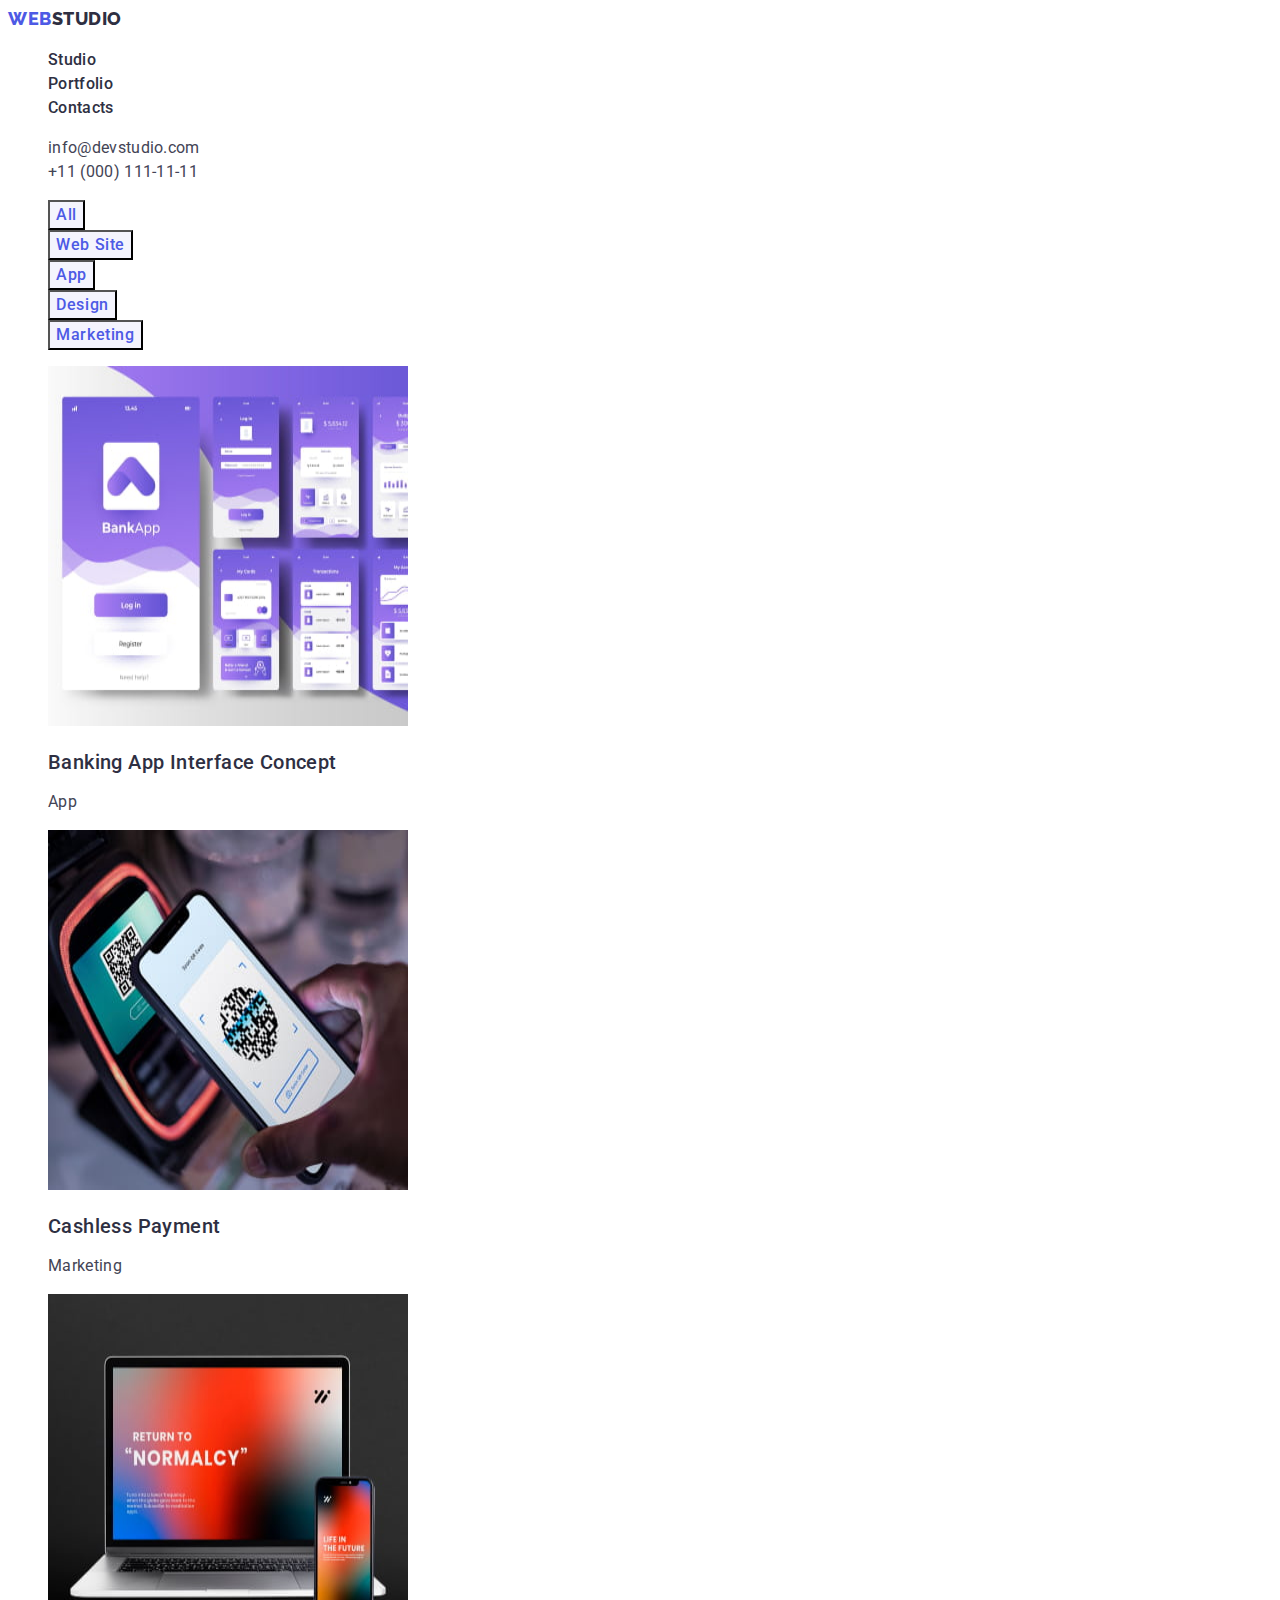
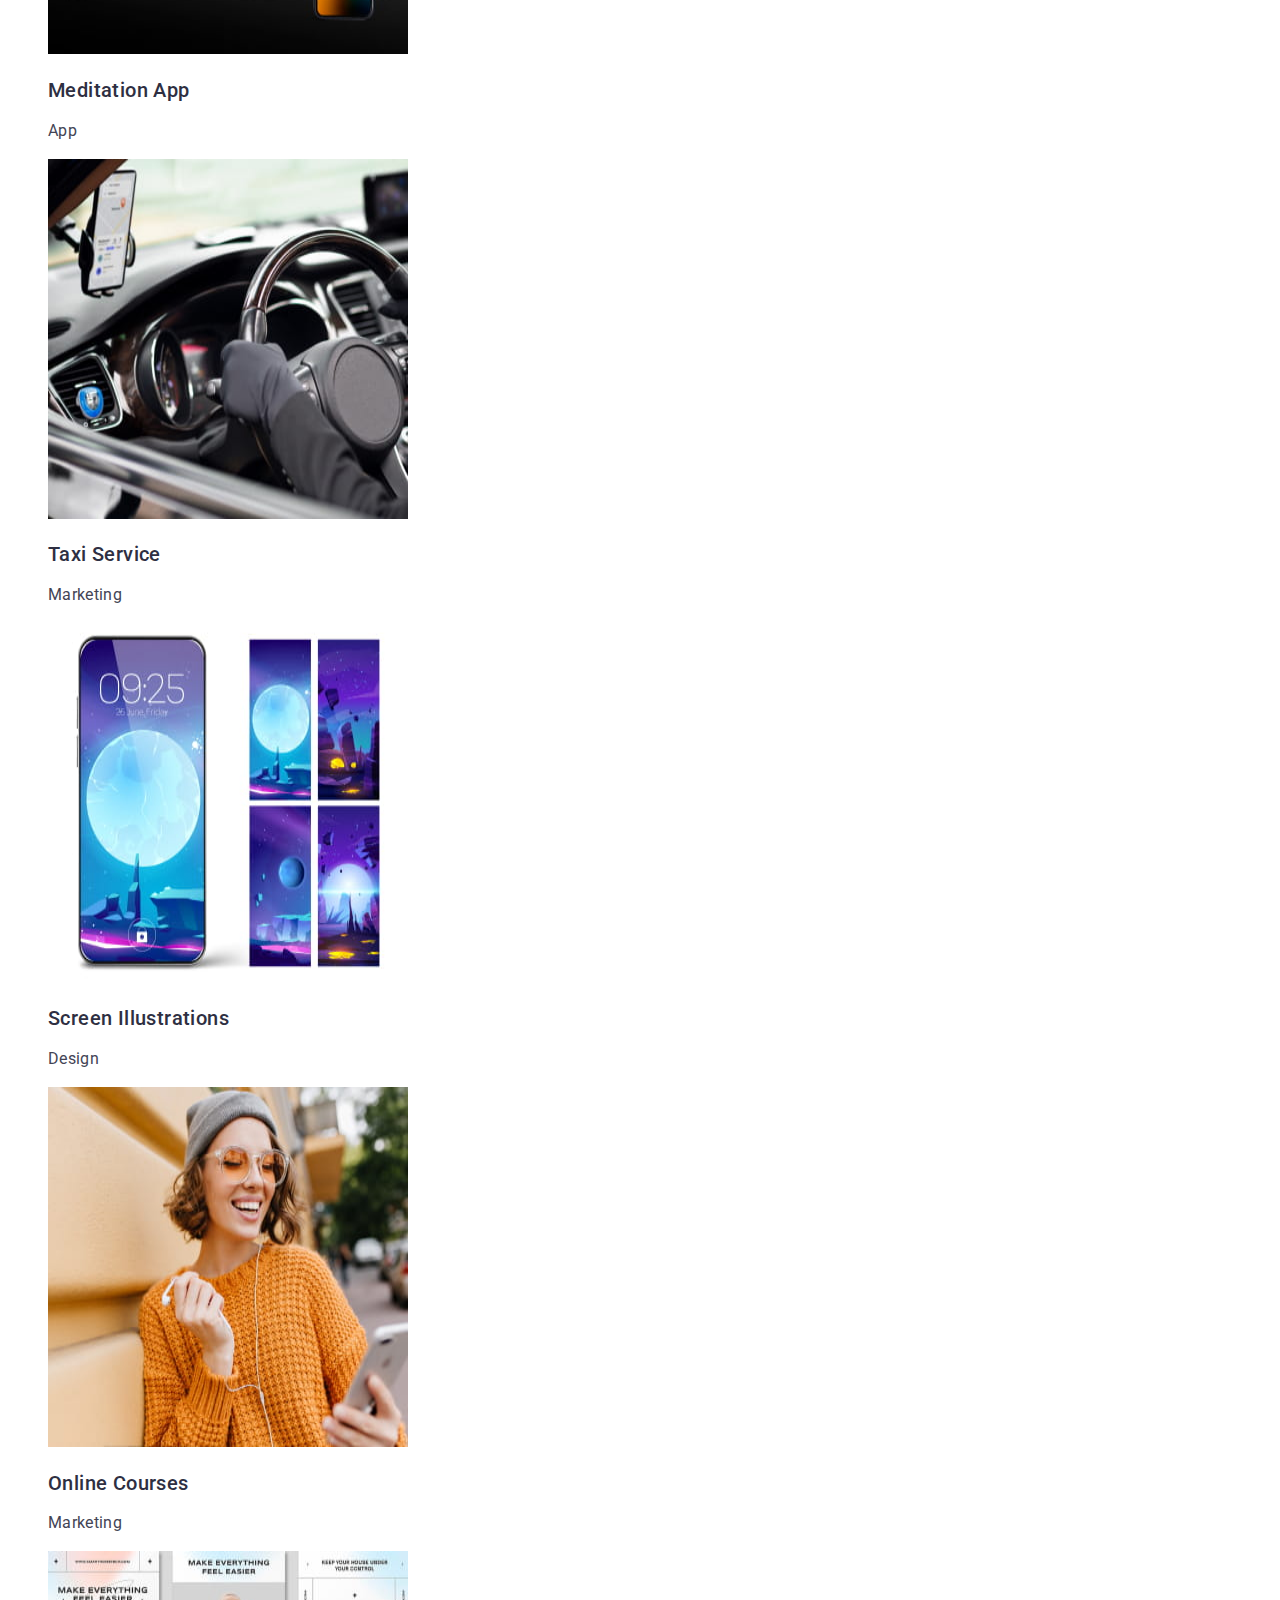
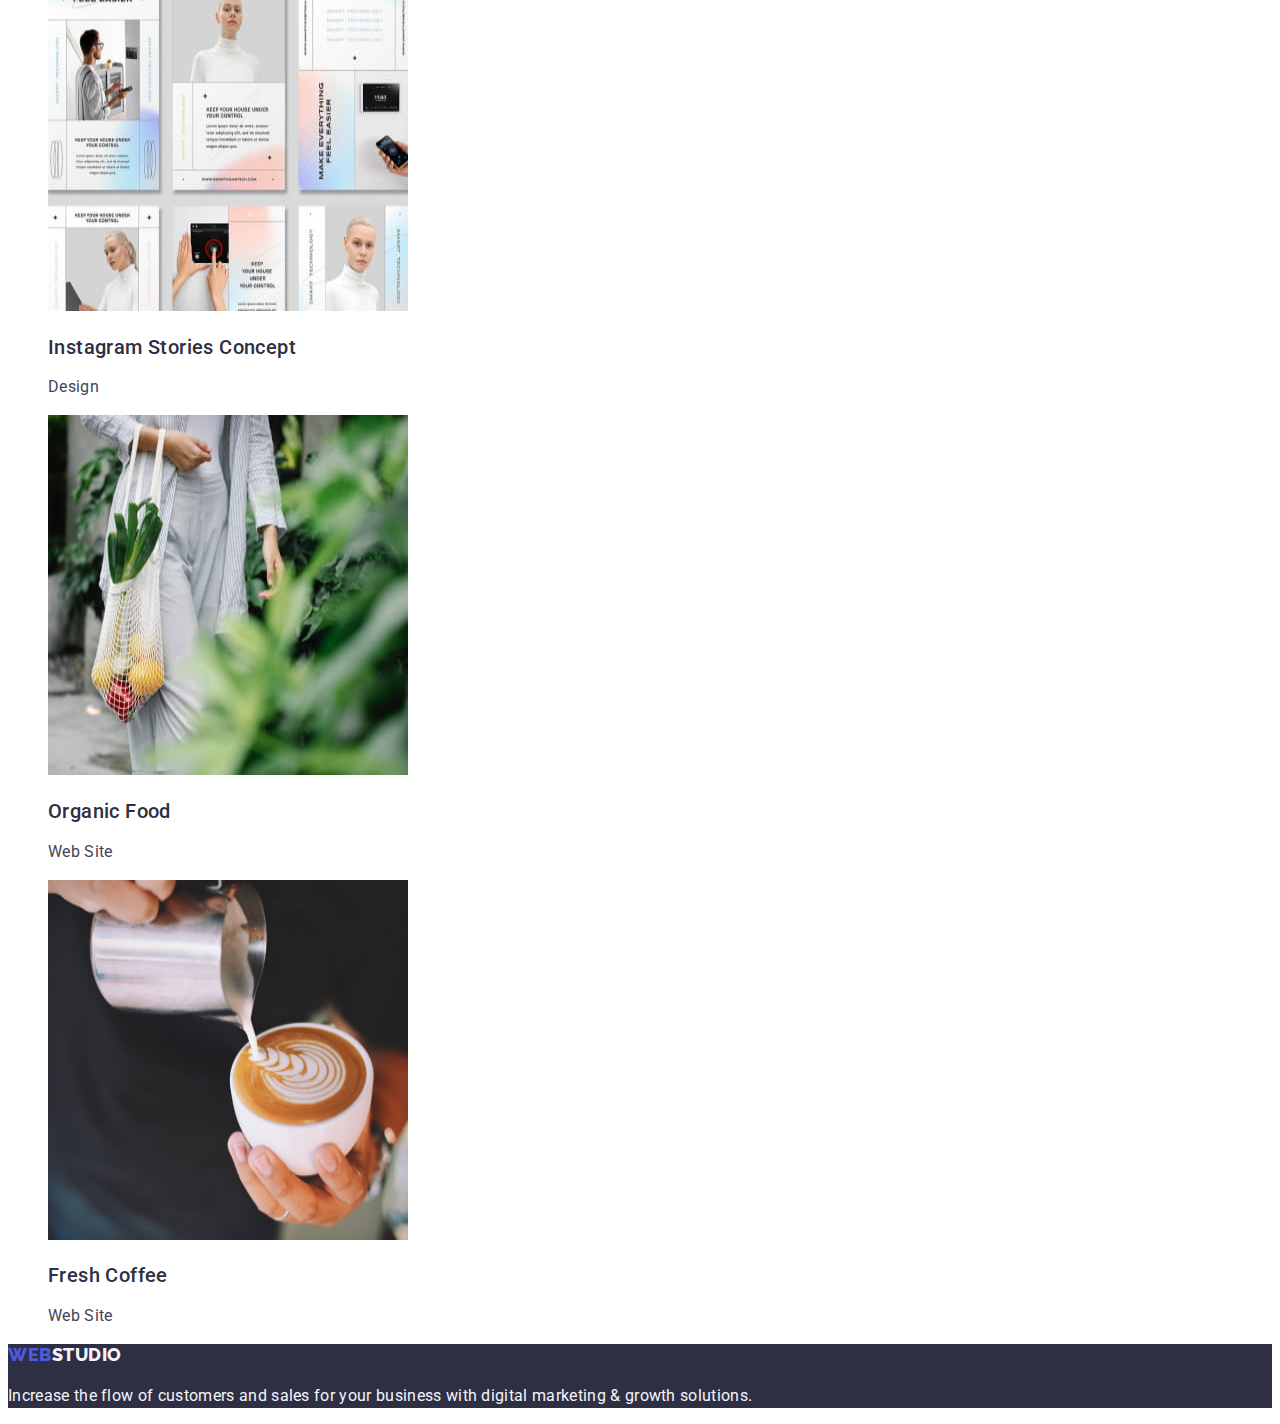
==== portfolio.html @ c5c2bab5 "Initial commit" ====
<!DOCTYPE html>
<html lang="en">
  <head>
    <meta charset="UTF-8" />
    <meta http-equiv="X-UA-Compatible" content="IE=edge" />
    <meta name="viewport" content="width=device-width, initial-scale=1.0" />
    <link rel="preconnect" href="https://fonts.googleapis.com" />
    <link rel="preconnect" href="https://fonts.gstatic.com" crossorigin />
    <link
      href="https://fonts.googleapis.com/css2?family=Raleway:wght@800&family=Roboto:wght@400;500;700;900&display=swap"
      rel="stylesheet"
    />
    <link rel="stylesheet" href="./css/styles.css" />
    <title>Portfolio</title>
  </head>
  <body>
    <header>
      <nav>
        <a href="./index.html" class="logotype link"
          >Web<span class="header-logo">Studio</span></a
        >
        <ul class="list">
          <li><a href="./index.html" class="nav-item link">Studio</a></li>
          <li>
            <a href="./portfolio.html" class="nav-item link">Portfolio</a>
          </li>
          <li><a href="" class="nav-item link">Contacts</a></li>
        </ul>
      </nav>
      <address class="address-list">
        <ul class="list">
          <li>
            <a class="address-item link" href="mailto:info@devstudio.com"
              >info@devstudio.com</a
            >
          </li>
          <li>
            <a class="address-item link" href="tel:+110001111111"
              >+11 (000) 111-11-11</a
            >
          </li>
        </ul>
      </address>
    </header>
    <main>
      <section>
        <h1 class="hidden" hidden>Portfolio</h1>
        <ul class="list">
          <li><button class="button filter" type="button">All</button></li>
          <li><button class="button filter" type="button">Web Site</button></li>
          <li><button class="button filter" type="button">App</button></li>
          <li><button class="button filter" type="button">Design</button></li>
          <li>
            <button class="button filter" type="button">Marketing</button>
          </li>
        </ul>
        <ul class="list">
          <li>
            <a href="" class="link">
              <img
                src="./images/portfolio/banking-app.jpg"
                alt="App interface in violet colours"
                width="360"
                height="360"
              />
              <h2 class="heading-third">Banking App Interface Concept</h2>
              <p class="p-text">App</p></a
            >
          </li>
          <li>
            <a href="" class="link">
              <img
                src="./images/portfolio/cashless-payment.jpg"
                alt="Telephone with cashless terminal"
                width="360"
                height="360"
              />
              <h2 class="heading-third">Cashless Payment</h2>
              <p class="p-text">Marketing</p></a
            >
          </li>
          <li>
            <a href="" class="link">
              <img
                src="./images/portfolio/meditation-app.jpg"
                alt="Laptop and phote screen with app"
                width="360"
                height="360"
              />
              <h2 class="heading-third">Meditation App</h2>
              <p class="p-text">App</p></a
            >
          </li>
          <li>
            <a href="" class="link">
              <img
                src="./images/portfolio/taxi-service.jpg"
                alt="Hand of driver in the car"
                width="360"
                height="360"
              />
              <h2 class="heading-third">Taxi Service</h2>
              <p class="p-text">Marketing</p></a
            >
          </li>
          <li>
            <a href="" class="link">
              <img
                src="./images/portfolio/screen-illustrations.jpg"
                alt="Vector illustrations on the telephone screen"
                width="360"
                height="360"
              />
              <h2 class="heading-third">Screen Illustrations</h2>
              <p class="p-text">Design</p></a
            >
          </li>
          <li>
            <a href="" class="link">
              <img
                src="./images/portfolio/online-courses.jpg"
                alt="Girl with telephone and earphones"
                width="360"
                height="360"
              />
              <h2 class="heading-third">Online Courses</h2>
              <p class="p-text">Marketing</p></a
            >
          </li>
          <li>
            <a href="" class="link">
              <img
                src="./images/portfolio/instagram-stories-concept.jpg"
                alt="Variants of instagram stories"
                width="360"
                height="360"
              />
              <h2 class="heading-third">Instagram Stories Concept</h2>
              <p class="p-text">Design</p></a
            >
          </li>
          <li>
            <a href="" class="link">
              <img
                src="./images/portfolio/organic-food.jpg"
                alt="Girl with basket of fruits"
                width="360"
                height="360"
              />
              <h2 class="heading-third">Organic Food</h2>
              <p class="p-text">Web Site</p></a
            >
          </li>
          <li>
            <a href="" class="link">
              <img
                src="./images/portfolio/fresh-coffee.jpg"
                alt="Barista make a coffee"
                width="360"
                height="360"
              />
              <h2 class="heading-third">Fresh Coffee</h2>
              <p class="p-text">Web Site</p></a
            >
          </li>
        </ul>
      </section>
    </main>
    <footer class="footer">
      <a class="logotype link" href="./index.html"
        >Web<span class="footer-logo">Studio</span></a
      >
      <p class="footer-text">
        Increase the flow of customers and sales for your business with digital
        marketing & growth solutions.
      </p>
    </footer>
  </body>
</html>
---- css/styles.css ----
:root {
  --primary-brand: #4d5ae5;
  --pressed-state: #404bbf;
  --dark-grey: #2e2f42;
  --text: #434455;
  --cloud: #f4f4fd;
}

body {
  background-color: #ffffff;
  color: var(--text);
  font-family: "Roboto", sans-serif;
  font-style: normal;
  font-weight: 400;
  font-size: 16px;
  line-height: 24px;
  letter-spacing: 0.02em;
}

.logotype {
  font-family: "Raleway", sans-serif;
  font-style: normal;
  font-weight: 800;
  font-size: 18px;
  line-height: 1.17;
  letter-spacing: 0.03em;
  color: var(--primary-brand);
  text-transform: uppercase;
}

.header-logo {
  color: var(--dark-grey);
}

.footer-logo,
.footer-text {
  color: var(--cloud);
}

.nav-item {
  font-weight: 500;
  font-size: 16px;
  line-height: 1.5;
  color: var(--dark-grey);
}

.address-list,
.address-item {
  font-style: normal;
  font-weight: 400;
  font-size: 16px;
  color: var(--text);
}

.nav-item:focus,
.nav-item:hover,
.address-item:focus,
.address-item:hover {
  color: var(--pressed-state);
}

.link {
  text-decoration: none;
}

.list {
  list-style: none;
}

.heading-main {
  color: #fff;
  font-weight: 700;
  font-size: 56px;
  line-height: 1.07;
  text-align: center;
  letter-spacing: 0.02em;
}

.heading-second {
  color: var(--dark-grey);
  font-weight: 700;
  font-size: 36px;
  line-height: 40px;
  line-height: 1.11;
  text-align: center;
  letter-spacing: 0.02em;
  text-transform: capitalize;
}

.heading-third {
  color: var(--dark-grey);
  font-weight: 500;
  font-size: 20px;
  line-height: 1.2;
  letter-spacing: 0.02em;
}

.p-text {
  font-size: 16px;
  color: var(--text);
}

.button {
  font-family: "Roboto", sans-serif;
  font-weight: 500;
  font-size: 16px;
  line-height: 1.5;
  letter-spacing: 0.04em;
  cursor: pointer;
}

.order {
  color: #fff;
  background-color: var(--primary-brand);
}

.order:focus,
.order:hover {
  background-color: var(--pressed-state);
}

.filter {
  color: var(--primary-brand);
  background-color: var(--cloud);
}

.filter:focus,
.filter:hover {
  color: #fff;
  background-color: var(--pressed-state);
}

.footer {
  background-color: var(--dark-grey);
}

.hero-section {
  background-color: var(--dark-grey);
}

.advant-section {
}

.team-section {
  background-color: var(--cloud);
}

.team-card {
  background-color: #ffffff;
}
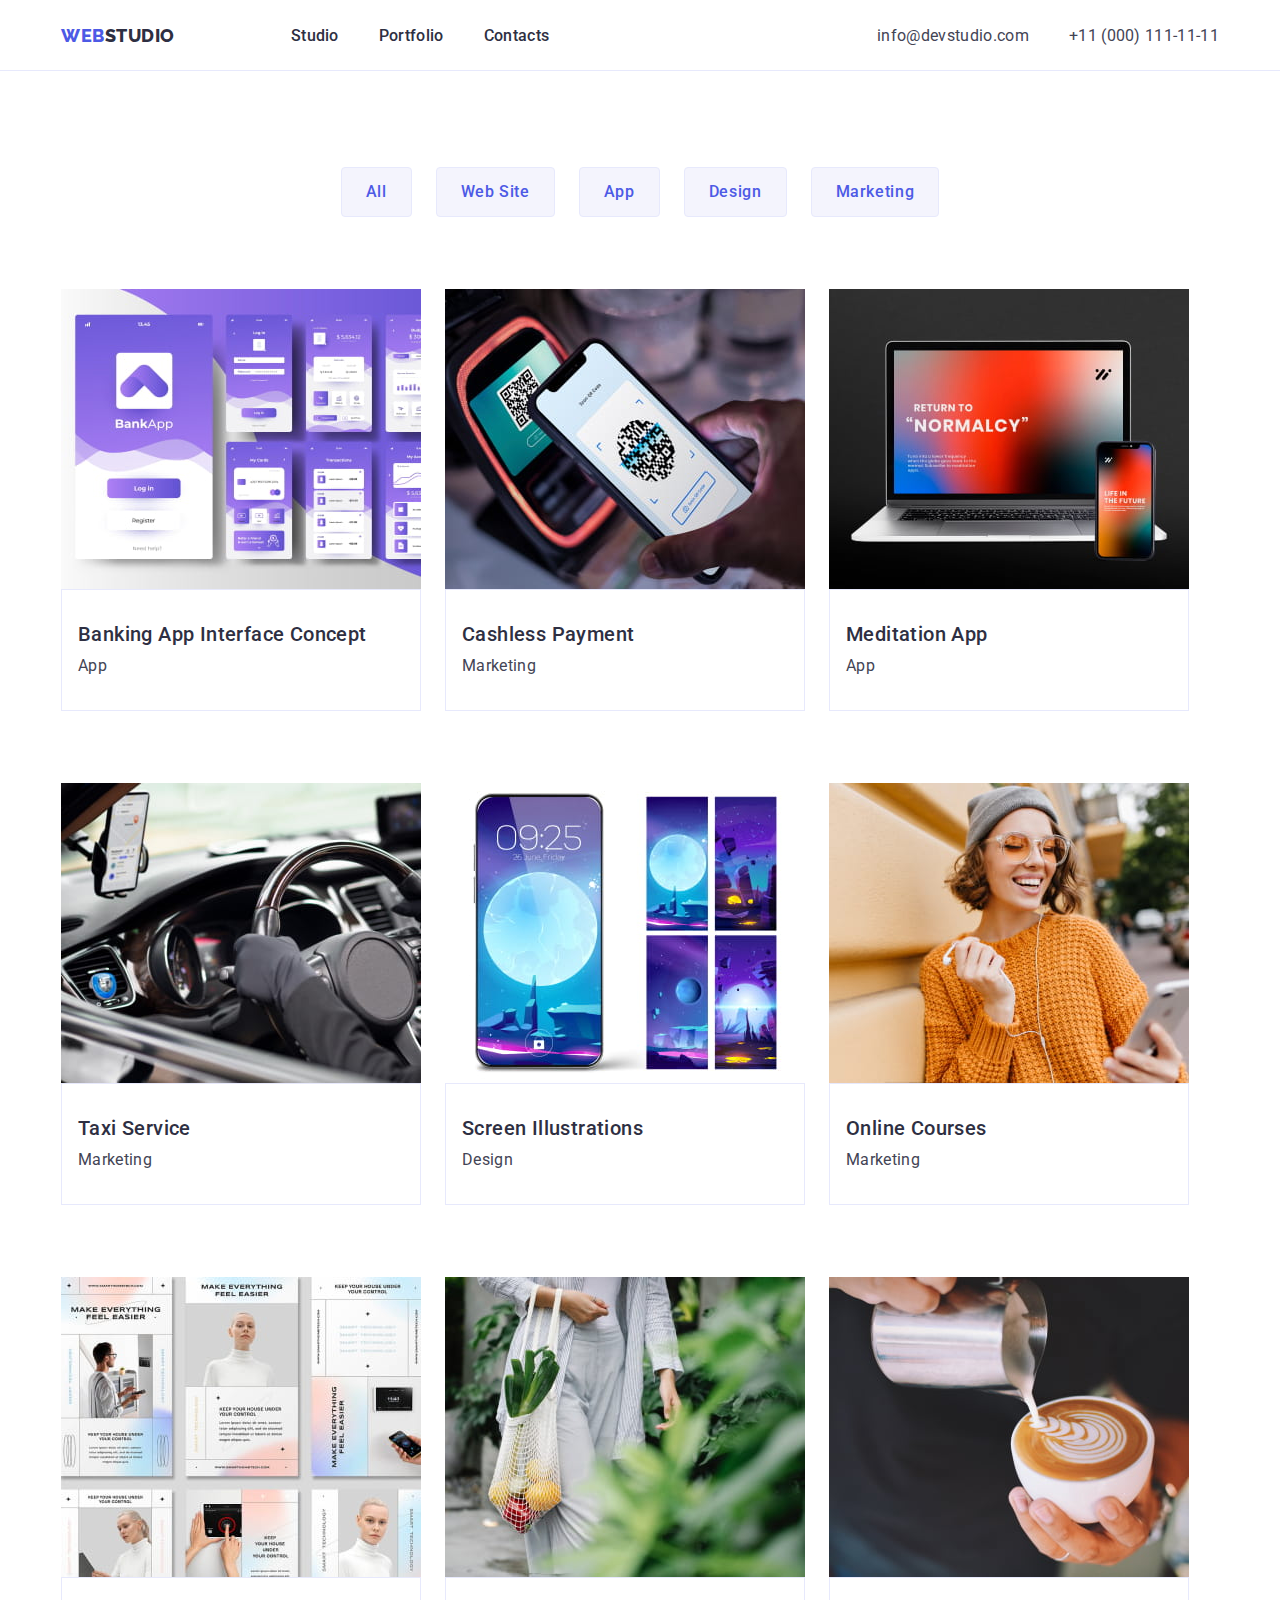
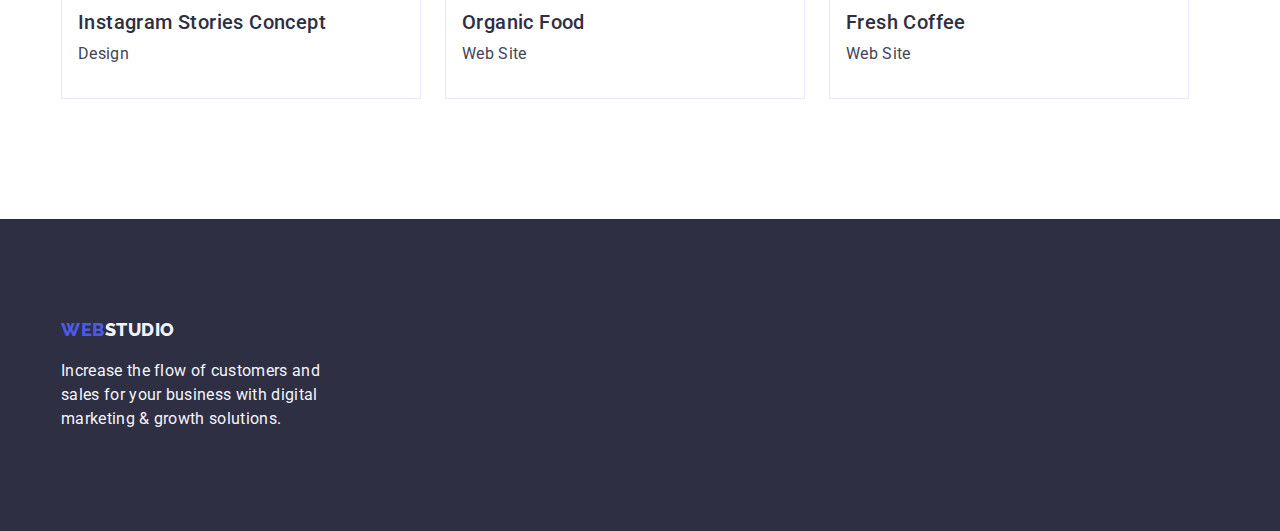
==== commit cbc42812: "hw-03" ====
--- a/portfolio.html
+++ b/portfolio.html
@@ -10,170 +10,203 @@
       href="https://fonts.googleapis.com/css2?family=Raleway:wght@800&family=Roboto:wght@400;500;700;900&display=swap"
       rel="stylesheet"
     />
+    <link
+      rel="stylesheet"
+      href="https://cdnjs.cloudflare.com/ajax/libs/modern-normalize/1.1.0/modern-normalize.css"
+      integrity="sha512-Y0MM+V6ymRKN2zStTqzQ227DWhhp4Mzdo6gnlRnuaNCbc+YN/ZH0sBCLTM4M0oSy9c9VKiCvd4Jk44aCLrNS5Q=="
+      crossorigin="anonymous"
+      referrerpolicy="no-referrer"
+    />
     <link rel="stylesheet" href="./css/styles.css" />
     <title>Portfolio</title>
   </head>
   <body>
-    <header>
-      <nav>
-        <a href="./index.html" class="logotype link"
-          >Web<span class="header-logo">Studio</span></a
-        >
-        <ul class="list">
-          <li><a href="./index.html" class="nav-item link">Studio</a></li>
-          <li>
-            <a href="./portfolio.html" class="nav-item link">Portfolio</a>
-          </li>
-          <li><a href="" class="nav-item link">Contacts</a></li>
-        </ul>
-      </nav>
-      <address class="address-list">
-        <ul class="list">
-          <li>
-            <a class="address-item link" href="mailto:info@devstudio.com"
-              >info@devstudio.com</a
-            >
-          </li>
-          <li>
-            <a class="address-item link" href="tel:+110001111111"
-              >+11 (000) 111-11-11</a
-            >
-          </li>
-        </ul>
-      </address>
+    <header class="header">
+      <div class="container header-container">
+        <nav class="nav-container">
+          <a href="./index.html" class="logotype link"
+            >Web<span class="header-logo">Studio</span></a
+          >
+          <ul class="list nav-container">
+            <li><a href="./index.html" class="nav-item link">Studio</a></li>
+            <li>
+              <a href="./portfolio.html" class="nav-item link">Portfolio</a>
+            </li>
+            <li><a href="" class="nav-item link">Contacts</a></li>
+          </ul>
+        </nav>
+        <address>
+          <ul class="list nav-container">
+            <li>
+              <a class="address-item link" href="mailto:info@devstudio.com"
+                >info@devstudio.com</a
+              >
+            </li>
+            <li>
+              <a class="address-item link" href="tel:+110001111111"
+                >+11 (000) 111-11-11</a
+              >
+            </li>
+          </ul>
+        </address>
+      </div>
     </header>
     <main>
       <section>
-        <h1 class="hidden" hidden>Portfolio</h1>
-        <ul class="list">
-          <li><button class="button filter" type="button">All</button></li>
-          <li><button class="button filter" type="button">Web Site</button></li>
-          <li><button class="button filter" type="button">App</button></li>
-          <li><button class="button filter" type="button">Design</button></li>
-          <li>
-            <button class="button filter" type="button">Marketing</button>
-          </li>
-        </ul>
-        <ul class="list">
-          <li>
-            <a href="" class="link">
-              <img
-                src="./images/portfolio/banking-app.jpg"
-                alt="App interface in violet colours"
-                width="360"
-                height="360"
-              />
-              <h2 class="heading-third">Banking App Interface Concept</h2>
-              <p class="p-text">App</p></a
-            >
-          </li>
-          <li>
-            <a href="" class="link">
-              <img
-                src="./images/portfolio/cashless-payment.jpg"
-                alt="Telephone with cashless terminal"
-                width="360"
-                height="360"
-              />
-              <h2 class="heading-third">Cashless Payment</h2>
-              <p class="p-text">Marketing</p></a
-            >
-          </li>
-          <li>
-            <a href="" class="link">
-              <img
-                src="./images/portfolio/meditation-app.jpg"
-                alt="Laptop and phote screen with app"
-                width="360"
-                height="360"
-              />
-              <h2 class="heading-third">Meditation App</h2>
-              <p class="p-text">App</p></a
-            >
-          </li>
-          <li>
-            <a href="" class="link">
-              <img
-                src="./images/portfolio/taxi-service.jpg"
-                alt="Hand of driver in the car"
-                width="360"
-                height="360"
-              />
-              <h2 class="heading-third">Taxi Service</h2>
-              <p class="p-text">Marketing</p></a
-            >
-          </li>
-          <li>
-            <a href="" class="link">
-              <img
-                src="./images/portfolio/screen-illustrations.jpg"
-                alt="Vector illustrations on the telephone screen"
-                width="360"
-                height="360"
-              />
-              <h2 class="heading-third">Screen Illustrations</h2>
-              <p class="p-text">Design</p></a
-            >
-          </li>
-          <li>
-            <a href="" class="link">
-              <img
-                src="./images/portfolio/online-courses.jpg"
-                alt="Girl with telephone and earphones"
-                width="360"
-                height="360"
-              />
-              <h2 class="heading-third">Online Courses</h2>
-              <p class="p-text">Marketing</p></a
-            >
-          </li>
-          <li>
-            <a href="" class="link">
-              <img
-                src="./images/portfolio/instagram-stories-concept.jpg"
-                alt="Variants of instagram stories"
-                width="360"
-                height="360"
-              />
-              <h2 class="heading-third">Instagram Stories Concept</h2>
-              <p class="p-text">Design</p></a
-            >
-          </li>
-          <li>
-            <a href="" class="link">
-              <img
-                src="./images/portfolio/organic-food.jpg"
-                alt="Girl with basket of fruits"
-                width="360"
-                height="360"
-              />
-              <h2 class="heading-third">Organic Food</h2>
-              <p class="p-text">Web Site</p></a
-            >
-          </li>
-          <li>
-            <a href="" class="link">
-              <img
-                src="./images/portfolio/fresh-coffee.jpg"
-                alt="Barista make a coffee"
-                width="360"
-                height="360"
-              />
-              <h2 class="heading-third">Fresh Coffee</h2>
-              <p class="p-text">Web Site</p></a
-            >
-          </li>
-        </ul>
+        <div class="container">
+          <h1 class="hidden" hidden>Portfolio</h1>
+          <ul class="list filter-list">
+            <li><button class="button filter" type="button">All</button></li>
+            <li>
+              <button class="button filter" type="button">Web Site</button>
+            </li>
+            <li><button class="button filter" type="button">App</button></li>
+            <li><button class="button filter" type="button">Design</button></li>
+            <li>
+              <button class="button filter" type="button">Marketing</button>
+            </li>
+          </ul>
+          <ul class="list works-list">
+            <li class="works-list-item">
+              <a href="" class="link">
+                <img
+                  src="./images/portfolio/banking-app.jpg"
+                  alt="App interface in violet colours"
+                  width="360"
+                  height="300"
+                />
+                <div class="works-card">
+                  <h2 class="heading-third">Banking App Interface Concept</h2>
+                  <p class="p-text">App</p>
+                </div></a
+              >
+            </li>
+            <li class="works-list-item">
+              <a href="" class="link">
+                <img
+                  src="./images/portfolio/cashless-payment.jpg"
+                  alt="Telephone with cashless terminal"
+                  width="360"
+                  height="300"
+                />
+                <div class="works-card">
+                  <h2 class="heading-third">Cashless Payment</h2>
+                  <p class="p-text">Marketing</p>
+                </div></a
+              >
+            </li>
+            <li class="works-list-item">
+              <a href="" class="link">
+                <img
+                  src="./images/portfolio/meditation-app.jpg"
+                  alt="Laptop and phote screen with app"
+                  width="360"
+                  height="300"
+                />
+                <div class="works-card">
+                  <h2 class="heading-third">Meditation App</h2>
+                  <p class="p-text">App</p>
+                </div></a
+              >
+            </li>
+            <li class="works-list-item">
+              <a href="" class="link">
+                <img
+                  src="./images/portfolio/taxi-service.jpg"
+                  alt="Hand of driver in the car"
+                  width="360"
+                  height="300"
+                />
+                <div class="works-card">
+                  <h2 class="heading-third">Taxi Service</h2>
+                  <p class="p-text">Marketing</p>
+                </div></a
+              >
+            </li>
+            <li class="works-list-item">
+              <a href="" class="link">
+                <img
+                  src="./images/portfolio/screen-illustrations.jpg"
+                  alt="Vector illustrations on the telephone screen"
+                  width="360"
+                  height="300"
+                />
+                <div class="works-card">
+                  <h2 class="heading-third">Screen Illustrations</h2>
+                  <p class="p-text">Design</p>
+                </div></a
+              >
+            </li>
+            <li class="works-list-item">
+              <a href="" class="link">
+                <img
+                  src="./images/portfolio/online-courses.jpg"
+                  alt="Girl with telephone and earphones"
+                  width="360"
+                  height="300"
+                />
+                <div class="works-card">
+                  <h2 class="heading-third">Online Courses</h2>
+                  <p class="p-text">Marketing</p>
+                </div></a
+              >
+            </li>
+            <li class="works-list-item">
+              <a href="" class="link">
+                <img
+                  src="./images/portfolio/instagram-stories-concept.jpg"
+                  alt="Variants of instagram stories"
+                  width="360"
+                  height="300"
+                />
+                <div class="works-card">
+                  <h2 class="heading-third">Instagram Stories Concept</h2>
+                  <p class="p-text">Design</p>
+                </div></a
+              >
+            </li>
+            <li class="works-list-item">
+              <a href="" class="link">
+                <img
+                  src="./images/portfolio/organic-food.jpg"
+                  alt="Girl with basket of fruits"
+                  width="360"
+                  height="300"
+                />
+                <div class="works-card">
+                  <h2 class="heading-third">Organic Food</h2>
+                  <p class="p-text">Web Site</p>
+                </div></a
+              >
+            </li>
+            <li class="works-list-item">
+              <a href="" class="link">
+                <img
+                  src="./images/portfolio/fresh-coffee.jpg"
+                  alt="Barista make a coffee"
+                  width="360"
+                  height="300"
+                />
+                <div class="works-card">
+                  <h2 class="heading-third">Fresh Coffee</h2>
+                  <p class="p-text">Web Site</p>
+                </div></a
+              >
+            </li>
+          </ul>
+        </div>
       </section>
     </main>
     <footer class="footer">
-      <a class="logotype link" href="./index.html"
-        >Web<span class="footer-logo">Studio</span></a
-      >
-      <p class="footer-text">
-        Increase the flow of customers and sales for your business with digital
-        marketing & growth solutions.
-      </p>
+      <div class="container">
+        <a class="logotype link" href="./index.html"
+          >Web<span class="footer-logo">Studio</span></a
+        >
+        <p class="footer-text">
+          Increase the flow of customers and sales for your business with
+          digital marketing & growth solutions.
+        </p>
+      </div>
     </footer>
   </body>
 </html>
--- a/css/styles.css
+++ b/css/styles.css
@@ -4,6 +4,9 @@
   --dark-grey: #2e2f42;
   --text: #434455;
   --cloud: #f4f4fd;
+
+  --indent: 24px;
+  --items: 9;
 }
 
 body {
@@ -15,6 +18,61 @@
   font-size: 16px;
   line-height: 24px;
   letter-spacing: 0.02em;
+}
+
+h1,
+h2,
+h3,
+h4,
+p {
+  margin: 0;
+}
+
+img {
+  display: block;
+}
+
+button {
+  cursor: pointer;
+}
+
+.link {
+  text-decoration: none;
+}
+
+.list {
+  list-style: none;
+  margin: 0;
+  padding: 0;
+}
+
+.container {
+  width: 1158px;
+  margin: 0 auto;
+  padding-inline-start: 0 15px;
+  /* outline: 1px solid red; */
+}
+
+.section {
+  padding: 120px 0;
+}
+
+.header {
+  padding-top: 24px;
+  padding-bottom: 22px;
+  border-bottom: 1px solid #e7e9fc;
+}
+
+.header-container {
+  display: flex;
+  align-items: center;
+}
+
+.nav-container {
+  display: flex;
+  align-items: center;
+  margin-right: auto;
+  gap: 40px;
 }
 
 .logotype {
@@ -26,6 +84,7 @@
   letter-spacing: 0.03em;
   color: var(--primary-brand);
   text-transform: uppercase;
+  margin-right: 76px;
 }
 
 .header-logo {
@@ -37,11 +96,17 @@
   color: var(--cloud);
 }
 
+.footer-text {
+  width: 264px;
+  margin-top: 16px;
+}
+
 .nav-item {
   font-weight: 500;
   font-size: 16px;
   line-height: 1.5;
   color: var(--dark-grey);
+  padding: 24px 0;
 }
 
 .address-list,
@@ -50,6 +115,7 @@
   font-weight: 400;
   font-size: 16px;
   color: var(--text);
+  padding: 24px 0;
 }
 
 .nav-item:focus,
@@ -59,21 +125,15 @@
   color: var(--pressed-state);
 }
 
-.link {
-  text-decoration: none;
-}
-
-.list {
-  list-style: none;
-}
-
 .heading-main {
   color: #fff;
   font-weight: 700;
   font-size: 56px;
   line-height: 1.07;
-  text-align: center;
-  letter-spacing: 0.02em;
+  letter-spacing: 0.02em;
+  width: 496px;
+  margin: 0 auto;
+  margin-bottom: 48px;
 }
 
 .heading-second {
@@ -85,6 +145,8 @@
   text-align: center;
   letter-spacing: 0.02em;
   text-transform: capitalize;
+  margin-bottom: 30px;
+  margin-bottom: 72px;
 }
 
 .heading-third {
@@ -93,11 +155,13 @@
   font-size: 20px;
   line-height: 1.2;
   letter-spacing: 0.02em;
+  margin-bottom: 8px;
 }
 
 .p-text {
   font-size: 16px;
   color: var(--text);
+  width: 264px;
 }
 
 .button {
@@ -106,12 +170,17 @@
   font-size: 16px;
   line-height: 1.5;
   letter-spacing: 0.04em;
-  cursor: pointer;
 }
 
 .order {
   color: #fff;
   background-color: var(--primary-brand);
+  min-width: 165px;
+  min-height: 52px;
+  padding: 16px 32px;
+  border-radius: 4px;
+  display: block;
+  margin: 0 auto;
 }
 
 .order:focus,
@@ -122,6 +191,11 @@
 .filter {
   color: var(--primary-brand);
   background-color: var(--cloud);
+  min-width: 60px;
+  min-height: 48px;
+  padding: 12px 24px;
+  border: 1px solid #e7e9fc;
+  border-radius: 4px;
 }
 
 .filter:focus,
@@ -132,19 +206,62 @@
 
 .footer {
   background-color: var(--dark-grey);
-}
-
-.hero-section {
+  padding-top: 100px;
+  padding-bottom: 100px;
+}
+
+.hero {
   background-color: var(--dark-grey);
-}
-
-.advant-section {
-}
-
-.team-section {
+  padding: 188px 0;
+}
+
+.advant {
+}
+
+.team {
   background-color: var(--cloud);
 }
 
 .team-card {
   background-color: #ffffff;
 }
+
+.team-card > h3 {
+  text-align: center;
+  margin-top: 32px;
+  margin-bottom: 8px;
+}
+
+.card-text {
+  text-align: center;
+  padding-bottom: 32px;
+}
+
+.flex-container {
+  display: flex;
+  gap: 24px;
+}
+
+.filter-list {
+  display: flex;
+  justify-content: center;
+  gap: 24px;
+  padding-top: 96px;
+}
+
+.works-list {
+  display: flex;
+  flex-wrap: wrap;
+  gap: var(--indent);
+  padding: 72px 0;
+}
+
+.works-list-items {
+  flex-basis: calc(100% - var(--indent) * (var(--items) - 1) / var(--items));
+}
+
+.works-card {
+  padding: 32px 16px;
+  margin-bottom: 48px;
+  border: 1px solid #e7e9fc;
+}
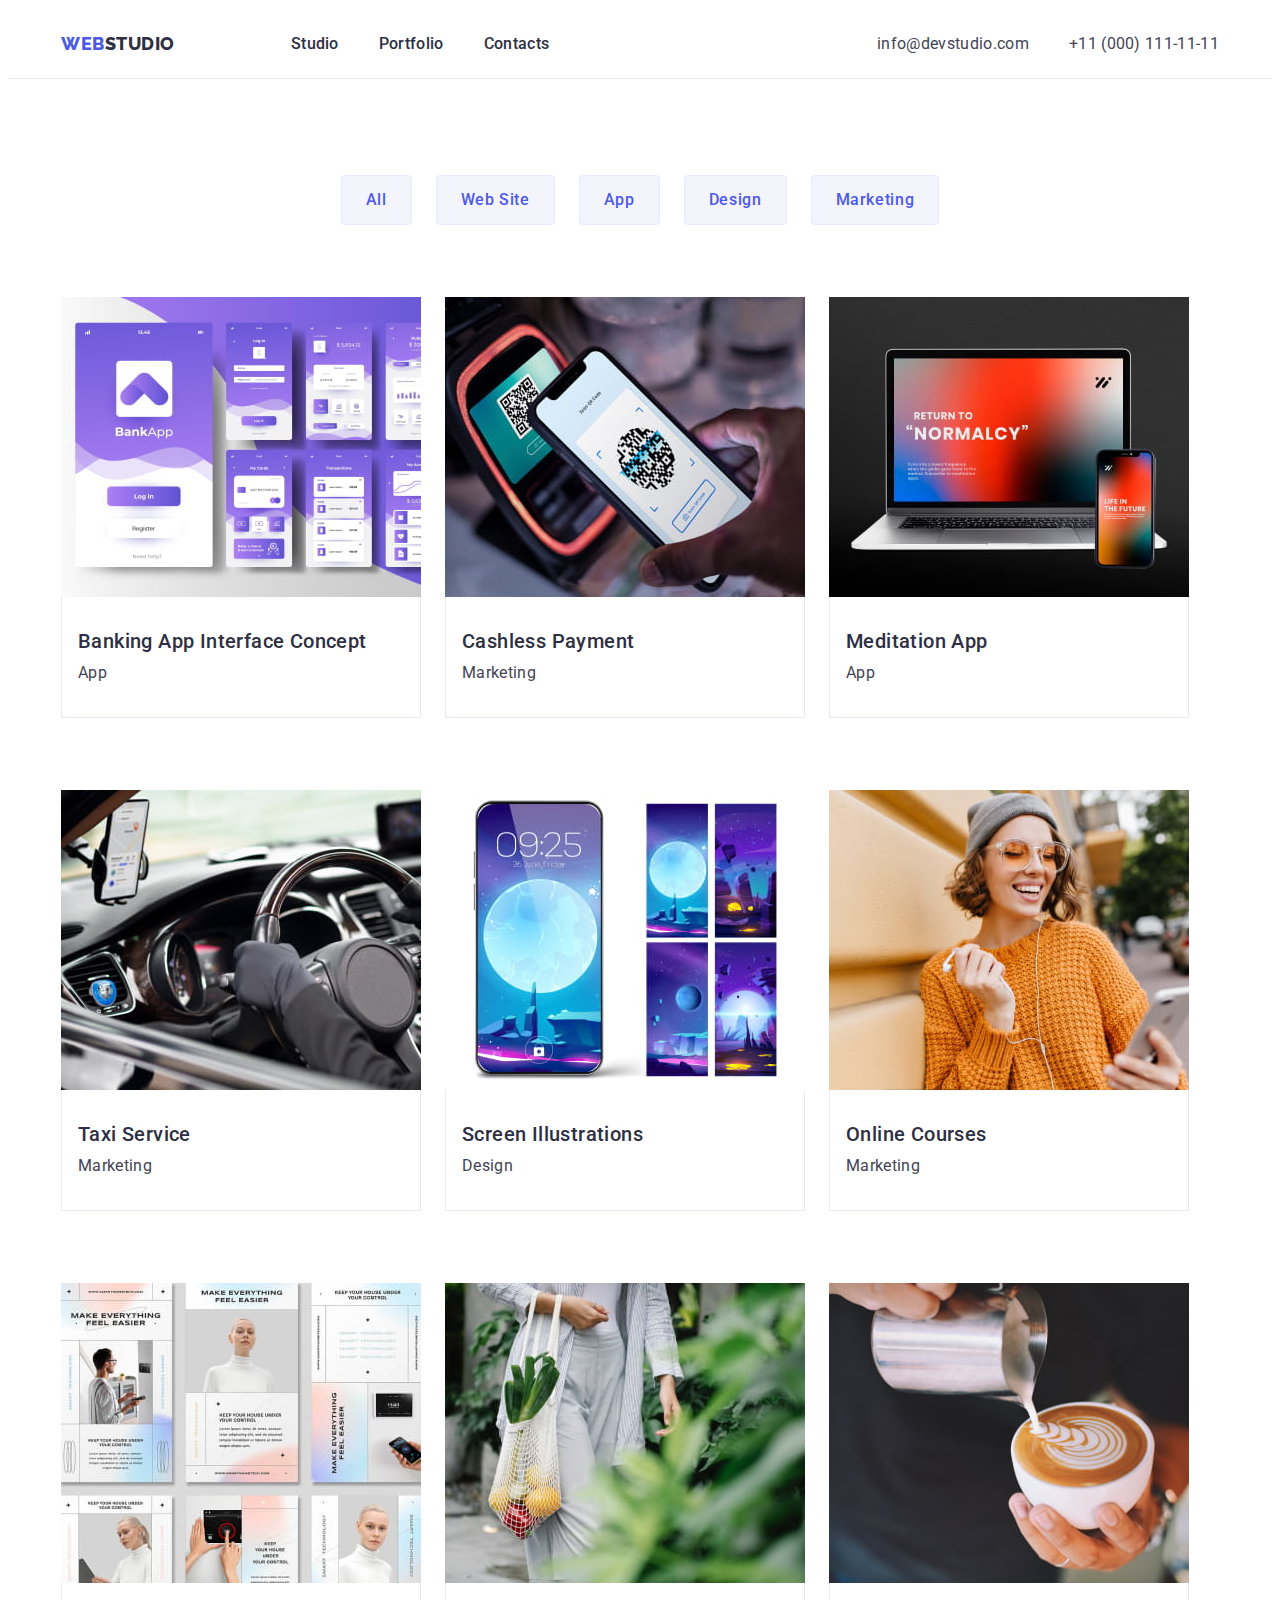
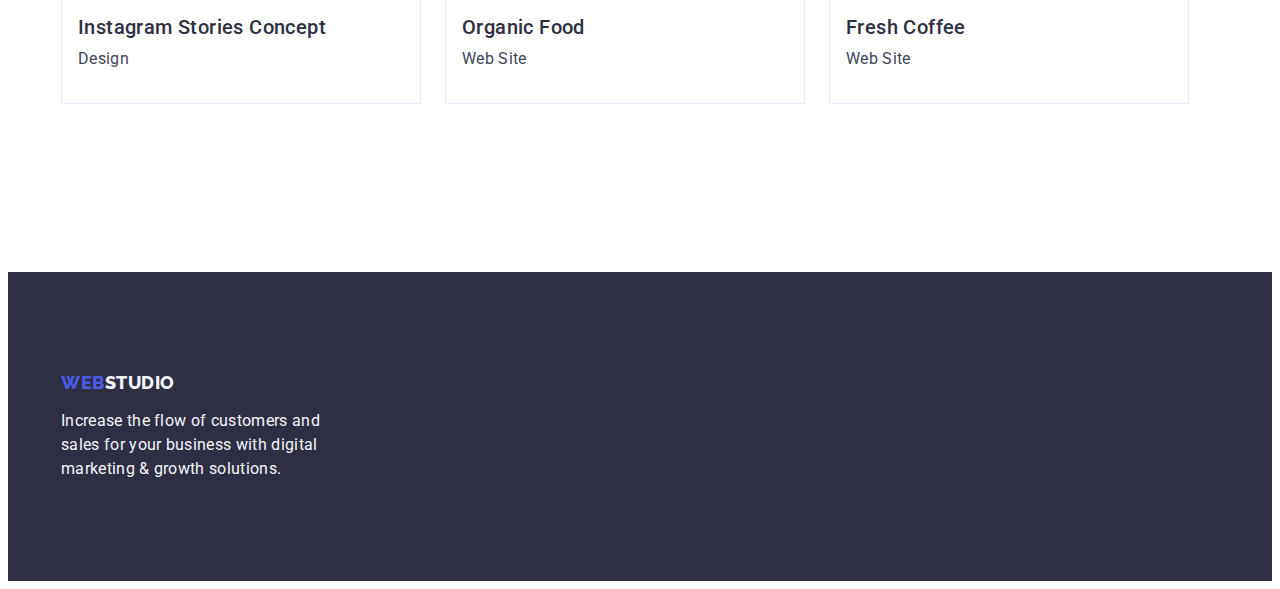
==== commit 1b50abf7: "update-1" ====
--- a/portfolio.html
+++ b/portfolio.html
@@ -6,17 +6,13 @@
     <meta name="viewport" content="width=device-width, initial-scale=1.0" />
     <link rel="preconnect" href="https://fonts.googleapis.com" />
     <link rel="preconnect" href="https://fonts.gstatic.com" crossorigin />
-    <link
-      href="https://fonts.googleapis.com/css2?family=Raleway:wght@800&family=Roboto:wght@400;500;700;900&display=swap"
-      rel="stylesheet"
-    />
+    <link href="https://fonts.googleapis.com/css2?family=Raleway:wght@800&family=Roboto:wght@400;500;700;900&display=swap" rel="stylesheet" />
     <link
       rel="stylesheet"
-      href="https://cdnjs.cloudflare.com/ajax/libs/modern-normalize/1.1.0/modern-normalize.css"
-      integrity="sha512-Y0MM+V6ymRKN2zStTqzQ227DWhhp4Mzdo6gnlRnuaNCbc+YN/ZH0sBCLTM4M0oSy9c9VKiCvd4Jk44aCLrNS5Q=="
+      href="https://cdnjs.cloudflare.com/ajax/libs/modern-normalize/1.1.0/modern-normalize.min.css"
+      integrity="sha512-wpPYUAdjBVSE4KJnH1VR1HeZfpl1ub8YT/NKx4PuQ5NmX2tKuGu6U/JRp5y+Y8XG2tV+wKQpNHVUX03MfMFn9Q=="
       crossorigin="anonymous"
-      referrerpolicy="no-referrer"
-    />
+      referrerpolicy="no-referrer" />
     <link rel="stylesheet" href="./css/styles.css" />
     <title>Portfolio</title>
   </head>
@@ -24,9 +20,7 @@
     <header class="header">
       <div class="container header-container">
         <nav class="nav-container">
-          <a href="./index.html" class="logotype link"
-            >Web<span class="header-logo">Studio</span></a
-          >
+          <a href="./index.html" class="logotype link">Web<span class="header-logo">Studio</span></a>
           <ul class="list nav-container">
             <li><a href="./index.html" class="nav-item link">Studio</a></li>
             <li>
@@ -38,14 +32,10 @@
         <address>
           <ul class="list nav-container">
             <li>
-              <a class="address-item link" href="mailto:info@devstudio.com"
-                >info@devstudio.com</a
-              >
+              <a class="address-item link" href="mailto:info@devstudio.com">info@devstudio.com</a>
             </li>
             <li>
-              <a class="address-item link" href="tel:+110001111111"
-                >+11 (000) 111-11-11</a
-              >
+              <a class="address-item link" href="tel:+110001111111">+11 (000) 111-11-11</a>
             </li>
           </ul>
         </address>
@@ -53,7 +43,7 @@
     </header>
     <main>
       <section>
-        <div class="container">
+        <div class="works-container">
           <h1 class="hidden" hidden>Portfolio</h1>
           <ul class="list filter-list">
             <li><button class="button filter" type="button">All</button></li>
@@ -69,12 +59,7 @@
           <ul class="list works-list">
             <li class="works-list-item">
               <a href="" class="link">
-                <img
-                  src="./images/portfolio/banking-app.jpg"
-                  alt="App interface in violet colours"
-                  width="360"
-                  height="300"
-                />
+                <img src="./images/portfolio/banking-app.jpg" alt="App interface in violet colours" width="360" height="300" />
                 <div class="works-card">
                   <h2 class="heading-third">Banking App Interface Concept</h2>
                   <p class="p-text">App</p>
@@ -83,12 +68,7 @@
             </li>
             <li class="works-list-item">
               <a href="" class="link">
-                <img
-                  src="./images/portfolio/cashless-payment.jpg"
-                  alt="Telephone with cashless terminal"
-                  width="360"
-                  height="300"
-                />
+                <img src="./images/portfolio/cashless-payment.jpg" alt="Telephone with cashless terminal" width="360" height="300" />
                 <div class="works-card">
                   <h2 class="heading-third">Cashless Payment</h2>
                   <p class="p-text">Marketing</p>
@@ -97,12 +77,7 @@
             </li>
             <li class="works-list-item">
               <a href="" class="link">
-                <img
-                  src="./images/portfolio/meditation-app.jpg"
-                  alt="Laptop and phote screen with app"
-                  width="360"
-                  height="300"
-                />
+                <img src="./images/portfolio/meditation-app.jpg" alt="Laptop and phote screen with app" width="360" height="300" />
                 <div class="works-card">
                   <h2 class="heading-third">Meditation App</h2>
                   <p class="p-text">App</p>
@@ -111,12 +86,7 @@
             </li>
             <li class="works-list-item">
               <a href="" class="link">
-                <img
-                  src="./images/portfolio/taxi-service.jpg"
-                  alt="Hand of driver in the car"
-                  width="360"
-                  height="300"
-                />
+                <img src="./images/portfolio/taxi-service.jpg" alt="Hand of driver in the car" width="360" height="300" />
                 <div class="works-card">
                   <h2 class="heading-third">Taxi Service</h2>
                   <p class="p-text">Marketing</p>
@@ -125,12 +95,7 @@
             </li>
             <li class="works-list-item">
               <a href="" class="link">
-                <img
-                  src="./images/portfolio/screen-illustrations.jpg"
-                  alt="Vector illustrations on the telephone screen"
-                  width="360"
-                  height="300"
-                />
+                <img src="./images/portfolio/screen-illustrations.jpg" alt="Vector illustrations on the telephone screen" width="360" height="300" />
                 <div class="works-card">
                   <h2 class="heading-third">Screen Illustrations</h2>
                   <p class="p-text">Design</p>
@@ -139,12 +104,7 @@
             </li>
             <li class="works-list-item">
               <a href="" class="link">
-                <img
-                  src="./images/portfolio/online-courses.jpg"
-                  alt="Girl with telephone and earphones"
-                  width="360"
-                  height="300"
-                />
+                <img src="./images/portfolio/online-courses.jpg" alt="Girl with telephone and earphones" width="360" height="300" />
                 <div class="works-card">
                   <h2 class="heading-third">Online Courses</h2>
                   <p class="p-text">Marketing</p>
@@ -153,12 +113,7 @@
             </li>
             <li class="works-list-item">
               <a href="" class="link">
-                <img
-                  src="./images/portfolio/instagram-stories-concept.jpg"
-                  alt="Variants of instagram stories"
-                  width="360"
-                  height="300"
-                />
+                <img src="./images/portfolio/instagram-stories-concept.jpg" alt="Variants of instagram stories" width="360" height="300" />
                 <div class="works-card">
                   <h2 class="heading-third">Instagram Stories Concept</h2>
                   <p class="p-text">Design</p>
@@ -167,12 +122,7 @@
             </li>
             <li class="works-list-item">
               <a href="" class="link">
-                <img
-                  src="./images/portfolio/organic-food.jpg"
-                  alt="Girl with basket of fruits"
-                  width="360"
-                  height="300"
-                />
+                <img src="./images/portfolio/organic-food.jpg" alt="Girl with basket of fruits" width="360" height="300" />
                 <div class="works-card">
                   <h2 class="heading-third">Organic Food</h2>
                   <p class="p-text">Web Site</p>
@@ -181,12 +131,7 @@
             </li>
             <li class="works-list-item">
               <a href="" class="link">
-                <img
-                  src="./images/portfolio/fresh-coffee.jpg"
-                  alt="Barista make a coffee"
-                  width="360"
-                  height="300"
-                />
+                <img src="./images/portfolio/fresh-coffee.jpg" alt="Barista make a coffee" width="360" height="300" />
                 <div class="works-card">
                   <h2 class="heading-third">Fresh Coffee</h2>
                   <p class="p-text">Web Site</p>
@@ -199,13 +144,8 @@
     </main>
     <footer class="footer">
       <div class="container">
-        <a class="logotype link" href="./index.html"
-          >Web<span class="footer-logo">Studio</span></a
-        >
-        <p class="footer-text">
-          Increase the flow of customers and sales for your business with
-          digital marketing & growth solutions.
-        </p>
+        <a class="footer-logo-link logotype link" href="./index.html">Web<span class="footer-logo">Studio</span></a>
+        <p class="footer-text">Increase the flow of customers and sales for your business with digital marketing & growth solutions.</p>
       </div>
     </footer>
   </body>
--- a/css/styles.css
+++ b/css/styles.css
@@ -49,7 +49,7 @@
 .container {
   width: 1158px;
   margin: 0 auto;
-  padding-inline-start: 0 15px;
+  padding: 0 15px;
   /* outline: 1px solid red; */
 }
 
@@ -96,9 +96,13 @@
   color: var(--cloud);
 }
 
+.footer-logo-link {
+  display: inline-block;
+  margin-bottom: 16px;
+}
+
 .footer-text {
   width: 264px;
-  margin-top: 16px;
 }
 
 .nav-item {
@@ -131,7 +135,7 @@
   font-size: 56px;
   line-height: 1.07;
   letter-spacing: 0.02em;
-  width: 496px;
+  max-width: 496px;
   margin: 0 auto;
   margin-bottom: 48px;
 }
@@ -175,8 +179,9 @@
 .order {
   color: #fff;
   background-color: var(--primary-brand);
-  min-width: 165px;
-  min-height: 52px;
+  min-width: 169px;
+  height: 56px;
+  border: none;
   padding: 16px 32px;
   border-radius: 4px;
   display: block;
@@ -202,6 +207,7 @@
 .filter:hover {
   color: #fff;
   background-color: var(--pressed-state);
+  border: 1px solid transparent;
 }
 
 .footer {
@@ -224,44 +230,66 @@
 
 .team-card {
   background-color: #ffffff;
-}
-
-.team-card > h3 {
+  width: calc((100% - 72px) / 4);
+  border-radius: 0px 0px 4px 4px;
+}
+
+.worker {
+  padding: 32px 16px;
+}
+
+.worker-name {
   text-align: center;
-  margin-top: 32px;
   margin-bottom: 8px;
 }
 
-.card-text {
+.worker-position {
   text-align: center;
   padding-bottom: 32px;
 }
 
 .flex-container {
   display: flex;
-  gap: 24px;
+  column-gap: 24px;
+  row-gap: 48px;
+}
+
+.flex-container-advant {
+  width: calc((100% - 72px) / 4);
+}
+
+.flex-container-doing {
+  width: calc((100% - 48px) / 3);
+}
+
+.works-container {
+  width: 1158px;
+  margin: 0 auto;
+  padding-top: 96px;
+  padding-bottom: 120px;
+  /* outline: 1px solid red; */
 }
 
 .filter-list {
   display: flex;
   justify-content: center;
   gap: 24px;
-  padding-top: 96px;
+  margin-bottom: 72px;
 }
 
 .works-list {
   display: flex;
   flex-wrap: wrap;
   gap: var(--indent);
-  padding: 72px 0;
 }
 
 .works-list-items {
-  flex-basis: calc(100% - var(--indent) * (var(--items) - 1) / var(--items));
+  width: calc((100% - 48px) / 3);
 }
 
 .works-card {
   padding: 32px 16px;
   margin-bottom: 48px;
   border: 1px solid #e7e9fc;
-}
+  border-top: none;
+}
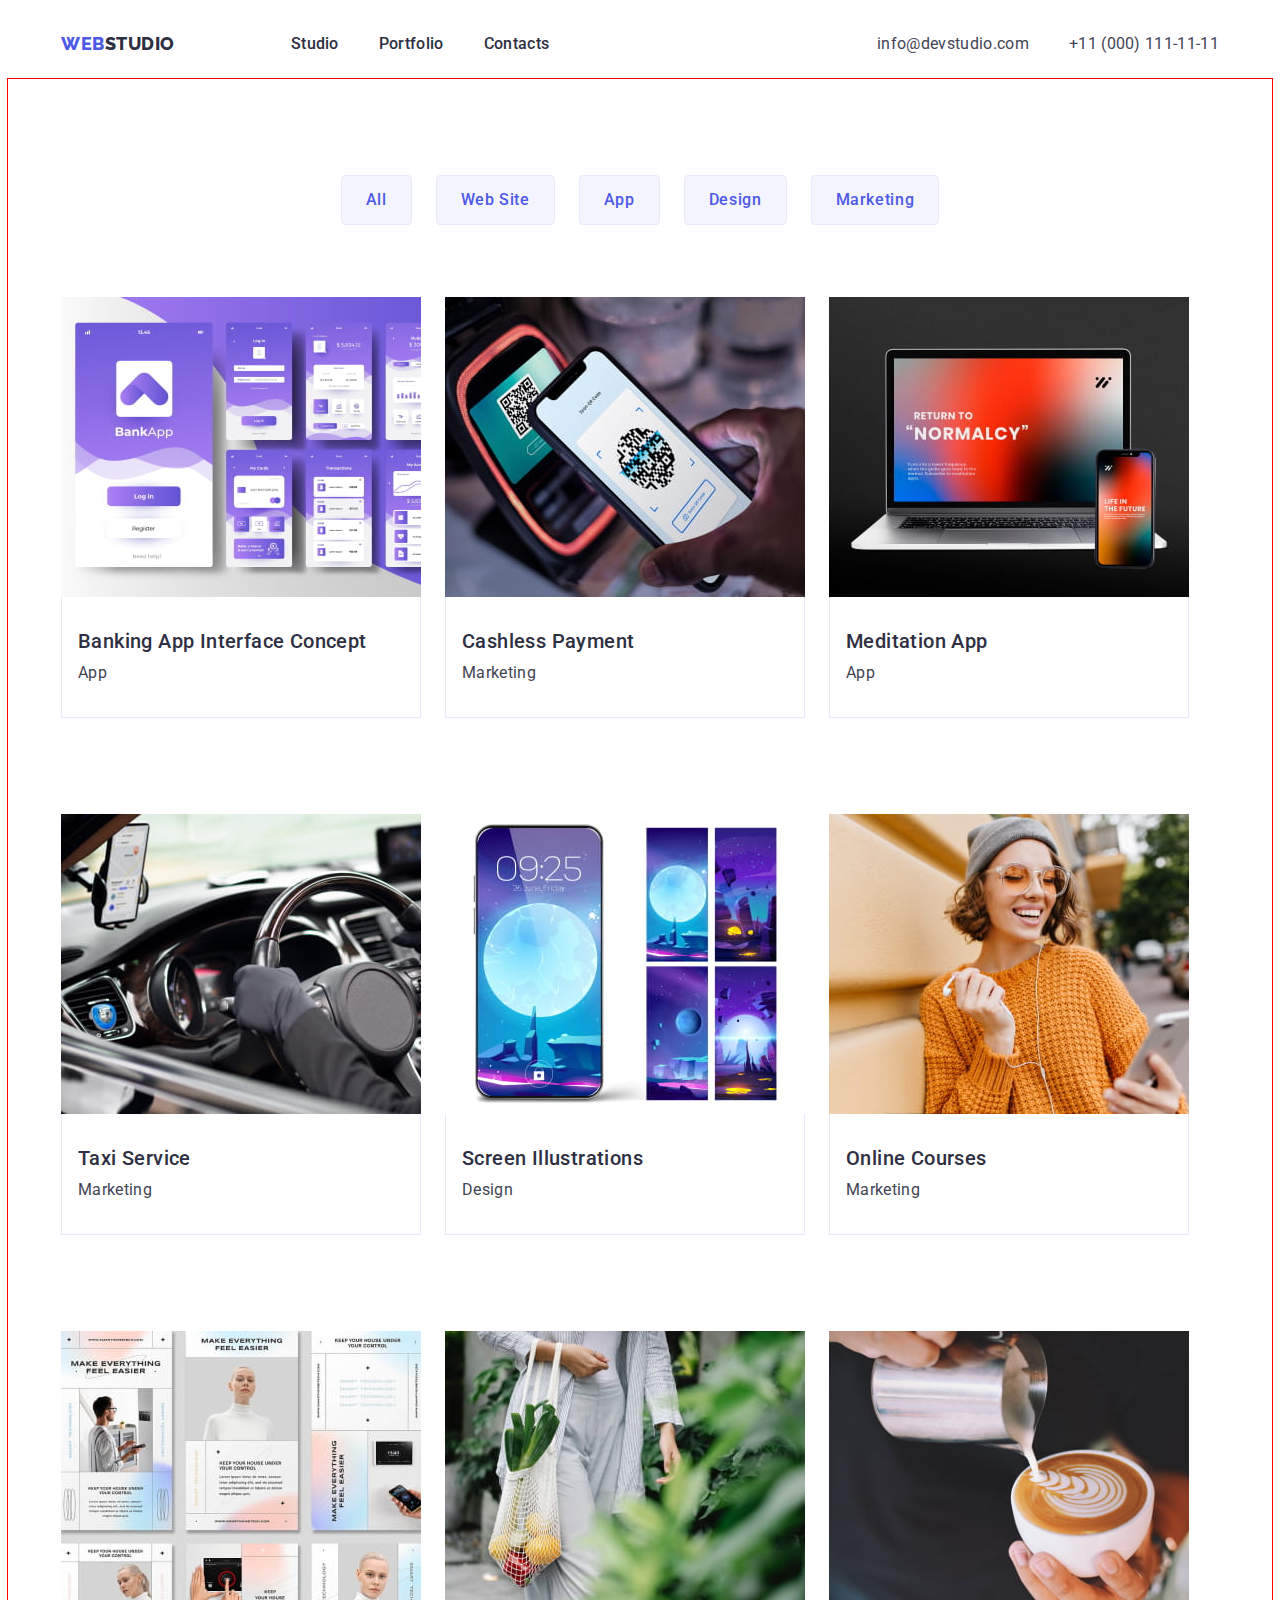
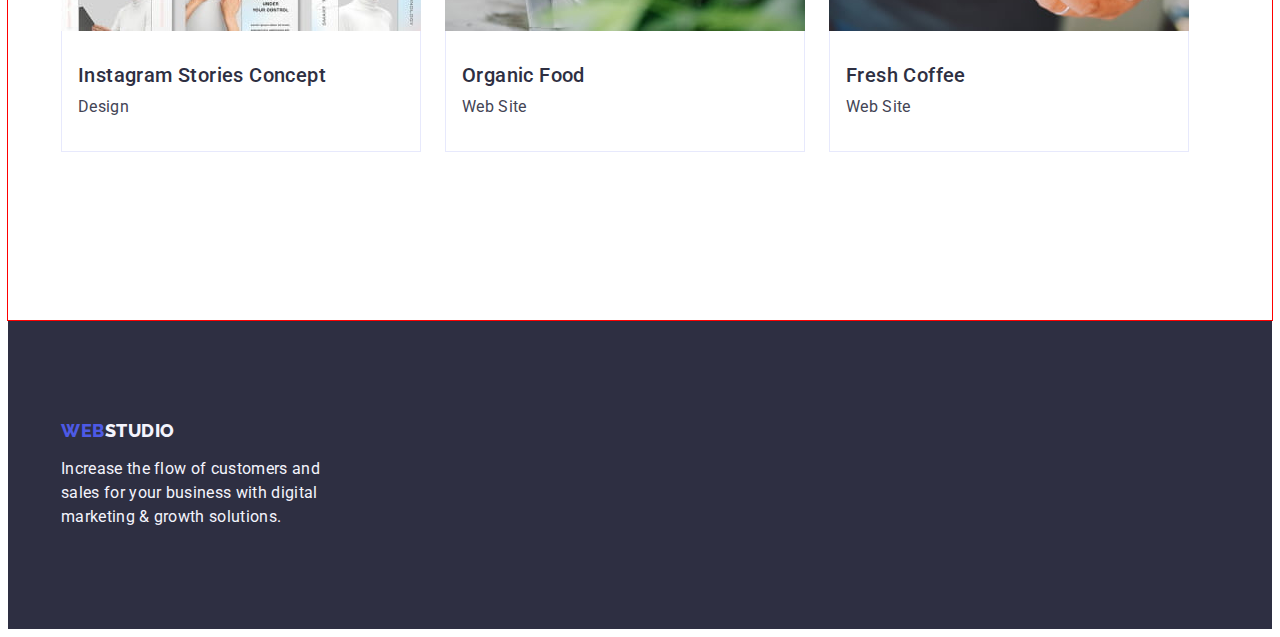
==== commit 41fb61dc: "update-2" ====
--- a/portfolio.html
+++ b/portfolio.html
@@ -42,8 +42,8 @@
       </div>
     </header>
     <main>
-      <section>
-        <div class="works-container">
+      <section class="works-section">
+        <div class="container">
           <h1 class="hidden" hidden>Portfolio</h1>
           <ul class="list filter-list">
             <li><button class="button filter" type="button">All</button></li>
--- a/css/styles.css
+++ b/css/styles.css
@@ -5,8 +5,8 @@
   --text: #434455;
   --cloud: #f4f4fd;
 
-  --indent: 24px;
-  --items: 9;
+  /* --indent: 24px;
+  --items: 9; */
 }
 
 body {
@@ -250,7 +250,7 @@
 
 .flex-container {
   display: flex;
-  column-gap: 24px;
+  gap: 24px;
   row-gap: 48px;
 }
 
@@ -262,12 +262,10 @@
   width: calc((100% - 48px) / 3);
 }
 
-.works-container {
-  width: 1158px;
-  margin: 0 auto;
+.works-section {
   padding-top: 96px;
   padding-bottom: 120px;
-  /* outline: 1px solid red; */
+  outline: 1px solid red;
 }
 
 .filter-list {
@@ -280,7 +278,8 @@
 .works-list {
   display: flex;
   flex-wrap: wrap;
-  gap: var(--indent);
+  column-gap: 24px;
+  row-gap: 48px;
 }
 
 .works-list-items {
